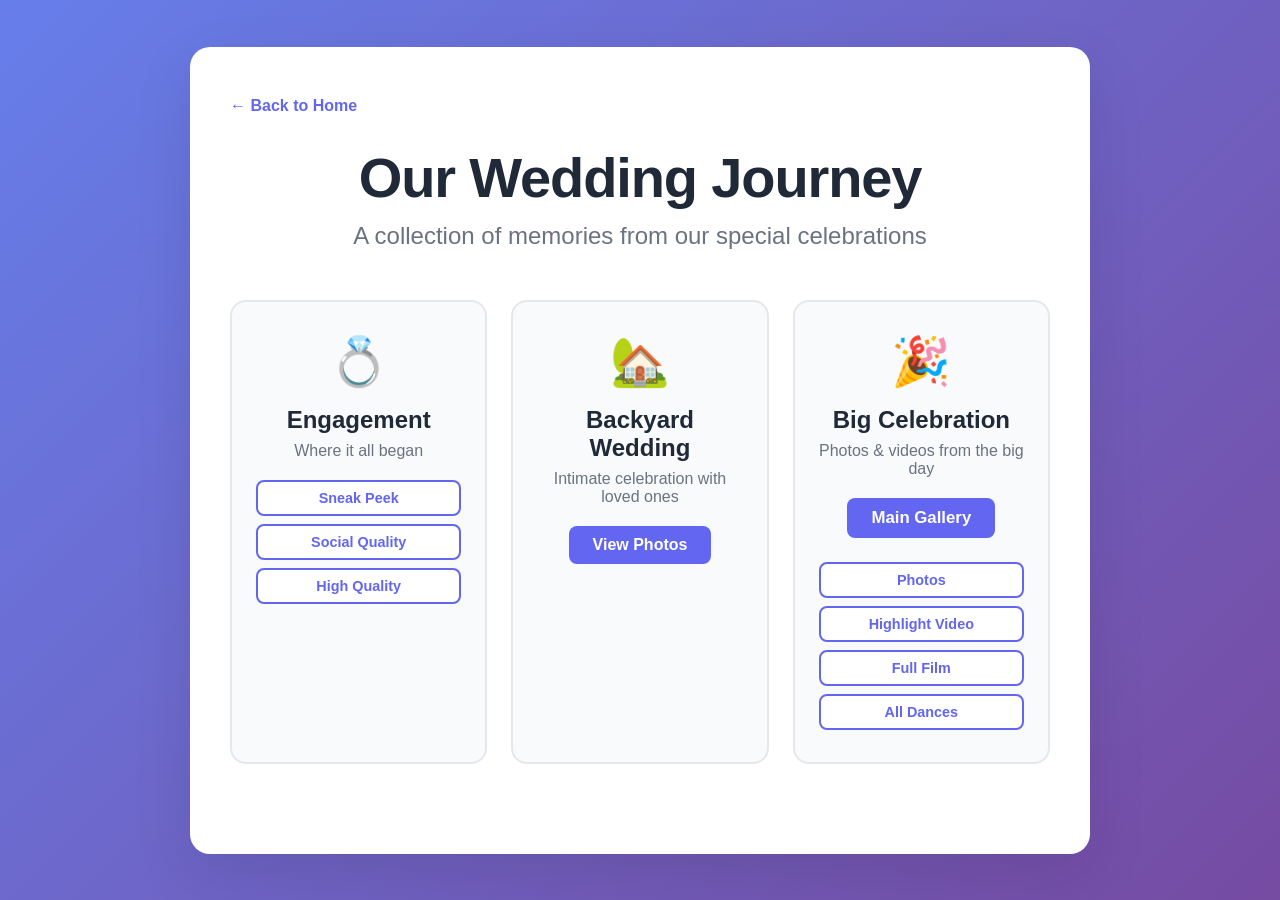
==== wedding/index.html @ bfedbc3f "Initial site with wedding gallery" ====
<!DOCTYPE html>
<html lang="en">
<head>
    <meta charset="UTF-8">
    <meta name="viewport" content="width=device-width, initial-scale=1.0">
    <title>Wedding Gallery - smitch.es</title>
    <link rel="stylesheet" href="../styles.css">
</head>
<body>
    <div class="container">
        <div class="content wedding-content">
            <a href="/" class="back-link">← Back to Home</a>
            
            <h1>Our Wedding Journey</h1>
            <p class="subtitle">A collection of memories from our special celebrations</p>
            
            <div class="gallery-grid">
                <div class="gallery-card">
                    <div class="card-icon">💍</div>
                    <h2>Engagement</h2>
                    <p>Where it all began</p>
                    <div class="gallery-links-group">
                        <a href="https://harneetbajwaphotography.smugmug.com/Brian-Sophie-Sneak-Peek" target="_blank" class="gallery-link">Sneak Peek</a>
                        <a href="https://harneetbajwaphotography.smugmug.com/Brian-Sophie-Social" target="_blank" class="gallery-link">Social Quality</a>
                        <a href="https://harneetbajwaphotography.smugmug.com/Brian-Sophie" target="_blank" class="gallery-link">High Quality</a>
                    </div>
                </div>
                
                <div class="gallery-card">
                    <div class="card-icon">🏡</div>
                    <h2>Backyard Wedding</h2>
                    <p>Intimate celebration with loved ones</p>
                    <a href="https://amymclaughlinphotography.pic-time.com/aQ0eSsz9cCPfV" target="_blank" class="gallery-link">View Photos</a>
                </div>
                
                <div class="gallery-card">
                    <div class="card-icon">🎉</div>
                    <h2>Big Celebration</h2>
                    <p>Photos & videos from the big day</p>
                    <a href="https://www.cloudcraftstudios.com/sofiaandbrian" target="_blank" class="gallery-link primary">Main Gallery</a>
                    <div class="gallery-links-group">
                        <a href="https://cloudcraftstudios.pixieset.com/sofiandbrian/" target="_blank" class="gallery-link">Photos</a>
                        <a href="https://vimeo.com/1133955105?fl=pl&fe=vl" target="_blank" class="gallery-link">Highlight Video</a>
                        <a href="https://vimeo.com/1133946318?fl=pl&fe=vl" target="_blank" class="gallery-link">Full Film</a>
                        <a href="https://vimeo.com/1174265477?fl=pl&fe=vl" target="_blank" class="gallery-link">All Dances</a>
                    </div>
                </div>
            </div>
        </div>
    </div>
    
</body>
</html>
---- styles.css ----
* {
    margin: 0;
    padding: 0;
    box-sizing: border-box;
}

:root {
    --primary: #6366f1;
    --primary-dark: #4f46e5;
    --text: #1f2937;
    --text-light: #6b7280;
    --bg: #ffffff;
    --bg-secondary: #f9fafb;
    --border: #e5e7eb;
    --shadow: rgba(0, 0, 0, 0.1);
}

body {
    font-family: -apple-system, BlinkMacSystemFont, 'Segoe UI', Roboto, 'Helvetica Neue', Arial, sans-serif;
    background: linear-gradient(135deg, #667eea 0%, #764ba2 100%);
    color: var(--text);
    min-height: 100vh;
    display: flex;
    align-items: center;
    justify-content: center;
    padding: 20px;
}

.container {
    width: 100%;
    max-width: 900px;
}

.content {
    background: var(--bg);
    border-radius: 20px;
    padding: 60px 40px;
    box-shadow: 0 20px 60px var(--shadow);
    text-align: center;
}

h1 {
    font-size: 3.5rem;
    font-weight: 700;
    color: var(--text);
    margin-bottom: 16px;
    letter-spacing: -0.02em;
}

.subtitle {
    font-size: 1.5rem;
    color: var(--text-light);
    margin-bottom: 40px;
}

.links {
    display: flex;
    gap: 16px;
    justify-content: center;
    flex-wrap: wrap;
}

.link-button {
    display: inline-block;
    padding: 14px 32px;
    background: var(--primary);
    color: white;
    text-decoration: none;
    border-radius: 12px;
    font-weight: 600;
    font-size: 1.1rem;
    transition: all 0.3s ease;
    box-shadow: 0 4px 12px rgba(99, 102, 241, 0.3);
}

.link-button:hover {
    background: var(--primary-dark);
    transform: translateY(-2px);
    box-shadow: 0 6px 20px rgba(99, 102, 241, 0.4);
}

/* Wedding Page Styles */
.wedding-content {
    text-align: left;
    padding: 50px 40px;
}

.back-link {
    display: inline-block;
    color: var(--primary);
    text-decoration: none;
    font-weight: 600;
    margin-bottom: 30px;
    transition: color 0.3s ease;
}

.back-link:hover {
    color: var(--primary-dark);
}

.wedding-content h1 {
    text-align: center;
    margin-bottom: 12px;
}

.wedding-content .subtitle {
    text-align: center;
    margin-bottom: 50px;
}

.gallery-grid {
    display: grid;
    grid-template-columns: repeat(auto-fit, minmax(250px, 1fr));
    gap: 24px;
    margin-bottom: 40px;
}

.gallery-card {
    background: var(--bg-secondary);
    border: 2px solid var(--border);
    border-radius: 16px;
    padding: 32px 24px;
    text-align: center;
    transition: all 0.3s ease;
}

.gallery-card:hover {
    transform: translateY(-4px);
    box-shadow: 0 8px 24px var(--shadow);
    border-color: var(--primary);
}

.card-icon {
    font-size: 3rem;
    margin-bottom: 16px;
}

.gallery-card h2 {
    font-size: 1.5rem;
    margin-bottom: 8px;
    color: var(--text);
}

.gallery-card p {
    color: var(--text-light);
    margin-bottom: 20px;
}

.gallery-link {
    display: inline-block;
    padding: 10px 24px;
    background: var(--primary);
    color: white;
    text-decoration: none;
    border-radius: 8px;
    font-weight: 600;
    transition: all 0.3s ease;
}

.gallery-link:hover {
    background: var(--primary-dark);
}

.gallery-link.primary {
    margin-bottom: 12px;
    font-size: 1.05rem;
}

.gallery-links-group {
    display: flex;
    flex-direction: column;
    gap: 8px;
    margin-top: 12px;
}

.gallery-links-group .gallery-link {
    font-size: 0.9rem;
    padding: 8px 16px;
    background: var(--bg);
    color: var(--primary);
    border: 2px solid var(--primary);
}

.gallery-links-group .gallery-link:hover {
    background: var(--primary);
    color: white;
}

.note {
    text-align: center;
    padding: 20px;
    background: var(--bg-secondary);
    border-radius: 12px;
    border-left: 4px solid var(--primary);
}

.note p {
    color: var(--text-light);
    font-size: 0.95rem;
}

/* Responsive Design */
@media (max-width: 768px) {
    h1 {
        font-size: 2.5rem;
    }
    
    .subtitle {
        font-size: 1.2rem;
    }
    
    .content {
        padding: 40px 24px;
    }
    
    .wedding-content {
        padding: 30px 24px;
    }
    
    .gallery-grid {
        grid-template-columns: 1fr;
    }
}

@media (max-width: 480px) {
    h1 {
        font-size: 2rem;
    }
    
    .subtitle {
        font-size: 1rem;
    }
}
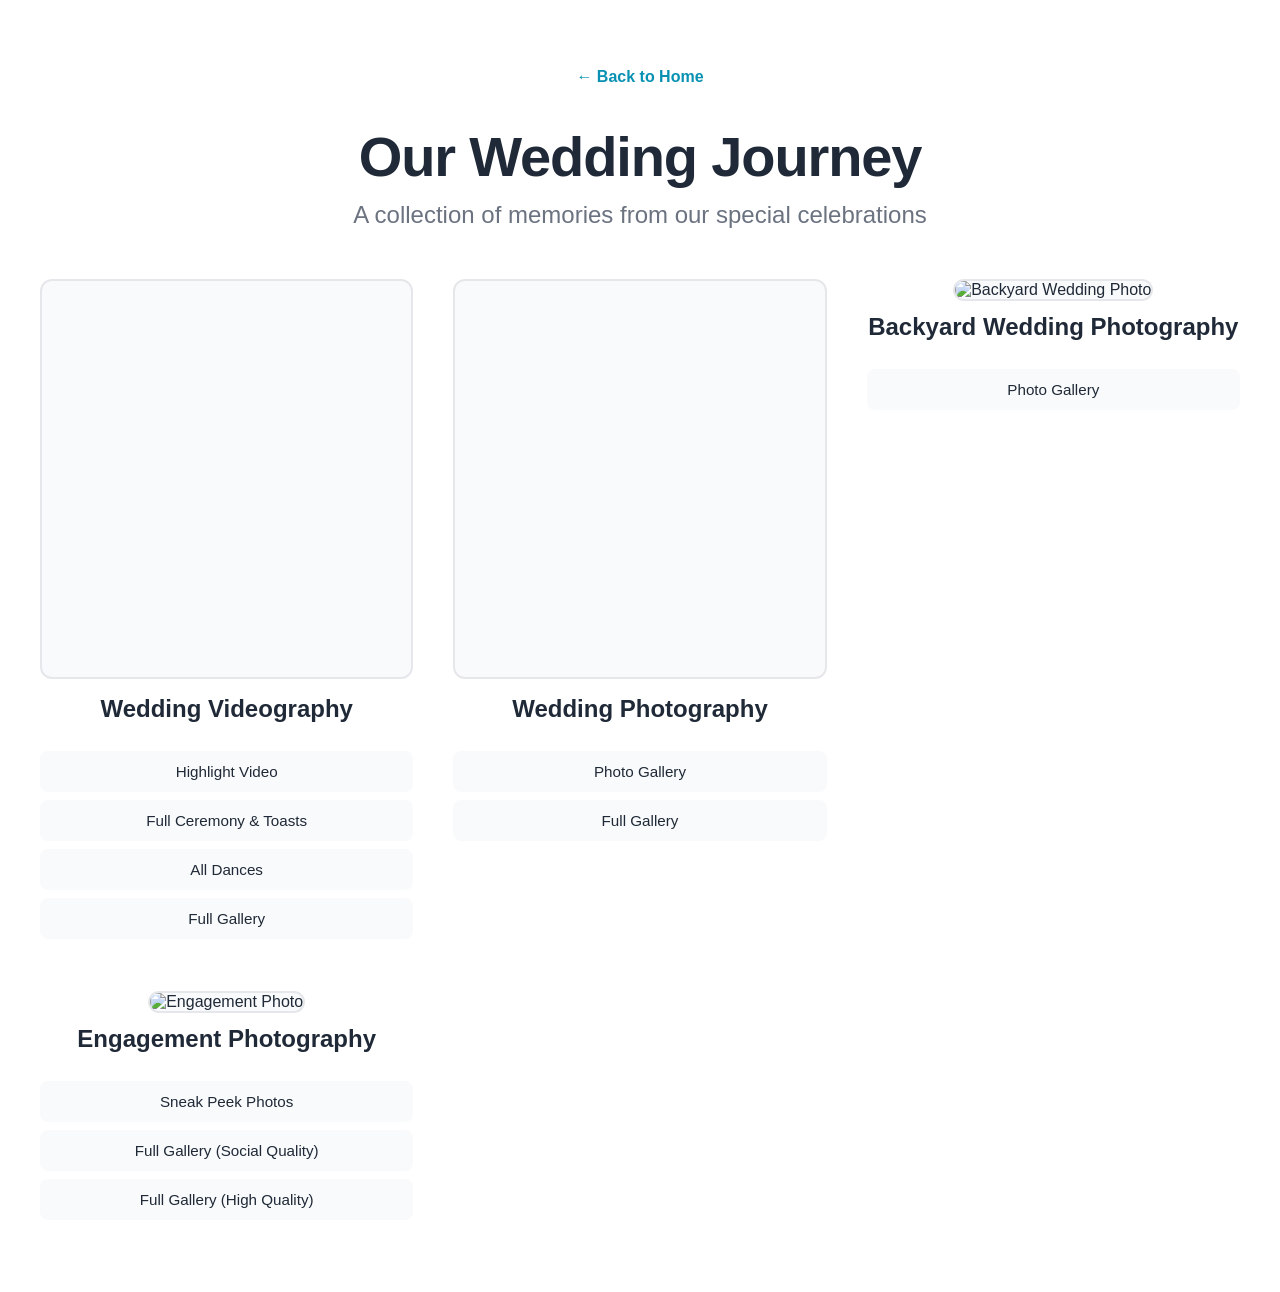
==== commit 613c0acf: "Redesign wedding gallery with teal theme, large thumbnails, and clarified link hierarchy" ====
--- a/wedding/index.html
+++ b/wedding/index.html
@@ -14,35 +14,60 @@
             <h1>Our Wedding Journey</h1>
             <p class="subtitle">A collection of memories from our special celebrations</p>
             
-            <div class="gallery-grid">
-                <div class="gallery-card">
-                    <div class="card-icon">💍</div>
-                    <h2>Engagement</h2>
-                    <p>Where it all began</p>
-                    <div class="gallery-links-group">
-                        <a href="https://harneetbajwaphotography.smugmug.com/Brian-Sophie-Sneak-Peek" target="_blank" class="gallery-link">Sneak Peek</a>
-                        <a href="https://harneetbajwaphotography.smugmug.com/Brian-Sophie-Social" target="_blank" class="gallery-link">Social Quality</a>
-                        <a href="https://harneetbajwaphotography.smugmug.com/Brian-Sophie" target="_blank" class="gallery-link">High Quality</a>
+            <div class="featured-galleries">
+                <div class="featured-item">
+                    <a href="https://vimeo.com/1133955105?fl=pl&fe=vl" target="_blank" class="thumbnail-link">
+                        <iframe src="https://player.vimeo.com/video/1133955105?h=0&title=0&byline=0&portrait=0" 
+                                class="gallery-thumbnail" 
+                                frameborder="0" 
+                                allow="autoplay; fullscreen; picture-in-picture" 
+                                allowfullscreen></iframe>
+                        <h2>Wedding Videography</h2>
+                    </a>
+                    <div class="alternative-links">
+                        <a href="https://vimeo.com/1133955105?fl=pl&fe=vl" target="_blank">Highlight Video</a>
+                        <a href="https://vimeo.com/1133946318?fl=pl&fe=vl" target="_blank">Full Ceremony & Toasts</a>
+                        <a href="https://vimeo.com/1174265477?fl=pl&fe=vl" target="_blank">All Dances</a>
+                        <a href="https://www.cloudcraftstudios.com/sofiaandbrian" target="_blank">Full Gallery</a>
                     </div>
                 </div>
-                
-                <div class="gallery-card">
-                    <div class="card-icon">🏡</div>
-                    <h2>Backyard Wedding</h2>
-                    <p>Intimate celebration with loved ones</p>
-                    <a href="https://amymclaughlinphotography.pic-time.com/aQ0eSsz9cCPfV" target="_blank" class="gallery-link">View Photos</a>
+
+                <div class="featured-item">
+                    <a href="https://cloudcraftstudios.pixieset.com/sofiandbrian/" target="_blank" class="thumbnail-link">
+                        <iframe src="https://cloudcraftstudios.pixieset.com/sofiandbrian/" 
+                                class="gallery-thumbnail" 
+                                frameborder="0"></iframe>
+                        <h2>Wedding Photography</h2>
+                    </a>
+                    <div class="alternative-links">
+                        <a href="https://cloudcraftstudios.pixieset.com/sofiandbrian/" target="_blank">Photo Gallery</a>
+                        <a href="https://www.cloudcraftstudios.com/sofiaandbrian" target="_blank">Full Gallery</a>
+                    </div>
                 </div>
-                
-                <div class="gallery-card">
-                    <div class="card-icon">🎉</div>
-                    <h2>Big Celebration</h2>
-                    <p>Photos & videos from the big day</p>
-                    <a href="https://www.cloudcraftstudios.com/sofiaandbrian" target="_blank" class="gallery-link primary">Main Gallery</a>
-                    <div class="gallery-links-group">
-                        <a href="https://cloudcraftstudios.pixieset.com/sofiandbrian/" target="_blank" class="gallery-link">Photos</a>
-                        <a href="https://vimeo.com/1133955105?fl=pl&fe=vl" target="_blank" class="gallery-link">Highlight Video</a>
-                        <a href="https://vimeo.com/1133946318?fl=pl&fe=vl" target="_blank" class="gallery-link">Full Film</a>
-                        <a href="https://vimeo.com/1174265477?fl=pl&fe=vl" target="_blank" class="gallery-link">All Dances</a>
+
+                <div class="featured-item">
+                    <a href="https://amymclaughlinphotography.pic-time.com/aQ0eSsz9cCPfV" target="_blank" class="thumbnail-link">
+                        <img src="https://pictime7eus1public-pub-hdf3hecqdpaqeuev.a02.azurefd.net/pictures/38/560/38560856/homepage/homepage.jpg?rs=133600869516138932" 
+                             alt="Backyard Wedding Photo" 
+                             class="gallery-thumbnail gallery-image">
+                        <h2>Backyard Wedding Photography</h2>
+                    </a>
+                    <div class="alternative-links">
+                        <a href="https://amymclaughlinphotography.pic-time.com/aQ0eSsz9cCPfV" target="_blank">Photo Gallery</a>
+                    </div>
+                </div>
+
+                <div class="featured-item">
+                    <a href="https://harneetbajwaphotography.smugmug.com/Brian-Sophie-Sneak-Peek" target="_blank" class="thumbnail-link">
+                        <img src="https://photos.smugmug.com/Brian-Sophie-Sneak-Peek/i-s2DKwnz/0/Mt9DT6WdcHJGr87JR78SKxKzXZDvZdgXZTzSsjC7G/O/Sneak%20peek-5.jpg" 
+                             alt="Engagement Photo" 
+                             class="gallery-thumbnail gallery-image">
+                        <h2>Engagement Photography</h2>
+                    </a>
+                    <div class="alternative-links">
+                        <a href="https://harneetbajwaphotography.smugmug.com/Brian-Sophie-Sneak-Peek" target="_blank">Sneak Peek Photos</a>
+                        <a href="https://harneetbajwaphotography.smugmug.com/Brian-Sophie-Social" target="_blank">Full Gallery (Social Quality)</a>
+                        <a href="https://harneetbajwaphotography.smugmug.com/Brian-Sophie" target="_blank">Full Gallery (High Quality)</a>
                     </div>
                 </div>
             </div>
--- a/styles.css
+++ b/styles.css
@@ -5,37 +5,34 @@
 }
 
 :root {
-    --primary: #6366f1;
-    --primary-dark: #4f46e5;
+    --primary: #0891b2;
+    --primary-dark: #0e7490;
+    --primary-light: #06b6d4;
     --text: #1f2937;
     --text-light: #6b7280;
     --bg: #ffffff;
     --bg-secondary: #f9fafb;
     --border: #e5e7eb;
     --shadow: rgba(0, 0, 0, 0.1);
+    --accent: #f59e0b;
 }
 
 body {
     font-family: -apple-system, BlinkMacSystemFont, 'Segoe UI', Roboto, 'Helvetica Neue', Arial, sans-serif;
-    background: linear-gradient(135deg, #667eea 0%, #764ba2 100%);
+    background: #ffffff;
     color: var(--text);
     min-height: 100vh;
-    display: flex;
-    align-items: center;
-    justify-content: center;
     padding: 20px;
 }
 
 .container {
     width: 100%;
-    max-width: 900px;
+    max-width: 1400px;
+    margin: 0 auto;
 }
 
 .content {
-    background: var(--bg);
-    border-radius: 20px;
-    padding: 60px 40px;
-    box-shadow: 0 20px 60px var(--shadow);
+    padding: 40px 20px;
     text-align: center;
 }
 
@@ -62,27 +59,30 @@
 
 .link-button {
     display: inline-block;
-    padding: 14px 32px;
-    background: var(--primary);
+    padding: 16px 40px;
+    background: linear-gradient(135deg, var(--primary) 0%, var(--primary-light) 100%);
     color: white;
     text-decoration: none;
     border-radius: 12px;
-    font-weight: 600;
-    font-size: 1.1rem;
-    transition: all 0.3s ease;
-    box-shadow: 0 4px 12px rgba(99, 102, 241, 0.3);
+    font-weight: 700;
+    font-size: 1.15rem;
+    transition: all 0.3s ease;
+    box-shadow: 0 6px 20px rgba(8, 145, 178, 0.4);
+    border: 2px solid transparent;
+    letter-spacing: 0.3px;
 }
 
 .link-button:hover {
-    background: var(--primary-dark);
-    transform: translateY(-2px);
-    box-shadow: 0 6px 20px rgba(99, 102, 241, 0.4);
+    background: linear-gradient(135deg, var(--primary-dark) 0%, var(--primary) 100%);
+    transform: translateY(-3px);
+    box-shadow: 0 10px 30px rgba(8, 145, 178, 0.5);
+    border-color: var(--primary-light);
 }
 
 /* Wedding Page Styles */
 .wedding-content {
-    text-align: left;
-    padding: 50px 40px;
+    text-align: center;
+    padding: 40px 20px;
 }
 
 .back-link {
@@ -91,11 +91,15 @@
     text-decoration: none;
     font-weight: 600;
     margin-bottom: 30px;
-    transition: color 0.3s ease;
+    transition: all 0.3s ease;
+    padding: 8px 16px;
+    border-radius: 8px;
 }
 
 .back-link:hover {
     color: var(--primary-dark);
+    background: var(--bg-secondary);
+    transform: translateX(-4px);
 }
 
 .wedding-content h1 {
@@ -108,42 +112,130 @@
     margin-bottom: 50px;
 }
 
-.gallery-grid {
+.featured-galleries {
     display: grid;
-    grid-template-columns: repeat(auto-fit, minmax(250px, 1fr));
-    gap: 24px;
-    margin-bottom: 40px;
-}
-
-.gallery-card {
+    grid-template-columns: repeat(auto-fit, minmax(350px, 1fr));
+    gap: 40px;
+    margin-top: 50px;
+}
+
+.featured-item {
+    display: flex;
+    flex-direction: column;
+    gap: 16px;
+}
+
+.thumbnail-link {
+    display: block;
+    text-decoration: none;
+    color: var(--text);
+    transition: transform 0.3s ease;
+}
+
+.thumbnail-link:hover {
+    transform: translateY(-4px);
+}
+
+.gallery-thumbnail {
+    width: 100%;
+    height: 400px;
+    border-radius: 12px;
+    border: 2px solid var(--border);
     background: var(--bg-secondary);
-    border: 2px solid var(--border);
-    border-radius: 16px;
-    padding: 32px 24px;
-    text-align: center;
-    transition: all 0.3s ease;
-}
-
-.gallery-card:hover {
-    transform: translateY(-4px);
-    box-shadow: 0 8px 24px var(--shadow);
+    transition: all 0.3s ease;
+}
+
+.gallery-image {
+    object-fit: cover;
+    object-position: center;
+}
+
+.thumbnail-link:hover .gallery-thumbnail {
     border-color: var(--primary);
-}
-
-.card-icon {
-    font-size: 3rem;
-    margin-bottom: 16px;
-}
-
-.gallery-card h2 {
+    box-shadow: 0 8px 24px rgba(8, 145, 178, 0.3);
+}
+
+.placeholder-thumbnail {
+    display: flex;
+    align-items: center;
+    justify-content: center;
+    background: linear-gradient(135deg, #f0f9ff 0%, #e0f2fe 100%);
+    cursor: pointer;
+}
+
+.placeholder-content {
+    text-align: center;
+    color: var(--primary);
+}
+
+.placeholder-content svg {
+    margin: 0 auto 16px;
+    opacity: 0.7;
+}
+
+.placeholder-content p {
+    font-size: 1.1rem;
+    font-weight: 600;
+    margin-bottom: 8px;
+    color: var(--text);
+}
+
+.view-gallery-text {
+    font-size: 0.9rem;
+    color: var(--text-light);
+    font-weight: 500;
+}
+
+.thumbnail-link:hover .placeholder-thumbnail {
+    background: linear-gradient(135deg, #e0f2fe 0%, #bae6fd 100%);
+}
+
+.thumbnail-link:hover .placeholder-content svg {
+    opacity: 1;
+    transform: scale(1.1);
+    transition: all 0.3s ease;
+}
+
+.backyard-placeholder {
+    background: linear-gradient(135deg, #fef3c7 0%, #fde68a 100%);
+}
+
+.thumbnail-link:hover .backyard-placeholder {
+    background: linear-gradient(135deg, #fde68a 0%, #fcd34d 100%);
+}
+
+.featured-item h2 {
     font-size: 1.5rem;
-    margin-bottom: 8px;
-    color: var(--text);
-}
-
-.gallery-card p {
-    color: var(--text-light);
-    margin-bottom: 20px;
+    margin: 12px 0 0 0;
+    color: var(--text);
+    font-weight: 600;
+}
+
+.alternative-links {
+    display: flex;
+    flex-direction: column;
+    gap: 8px;
+    padding: 12px 0;
+}
+
+.alternative-links a {
+    color: var(--text);
+    text-decoration: none;
+    font-size: 0.95rem;
+    padding: 10px 16px;
+    border-radius: 8px;
+    transition: all 0.3s ease;
+    background: var(--bg-secondary);
+    border: 2px solid transparent;
+    font-weight: 500;
+}
+
+.alternative-links a:hover {
+    color: var(--primary);
+    background: white;
+    border-color: var(--primary);
+    transform: translateX(4px);
+    box-shadow: 0 4px 12px rgba(8, 145, 178, 0.2);
 }
 
 .gallery-link {
@@ -210,15 +302,20 @@
     }
     
     .content {
-        padding: 40px 24px;
+        padding: 30px 16px;
     }
     
     .wedding-content {
-        padding: 30px 24px;
-    }
-    
-    .gallery-grid {
+        padding: 30px 16px;
+    }
+    
+    .featured-galleries {
         grid-template-columns: 1fr;
+        gap: 30px;
+    }
+    
+    .gallery-thumbnail {
+        height: 300px;
     }
 }
 
